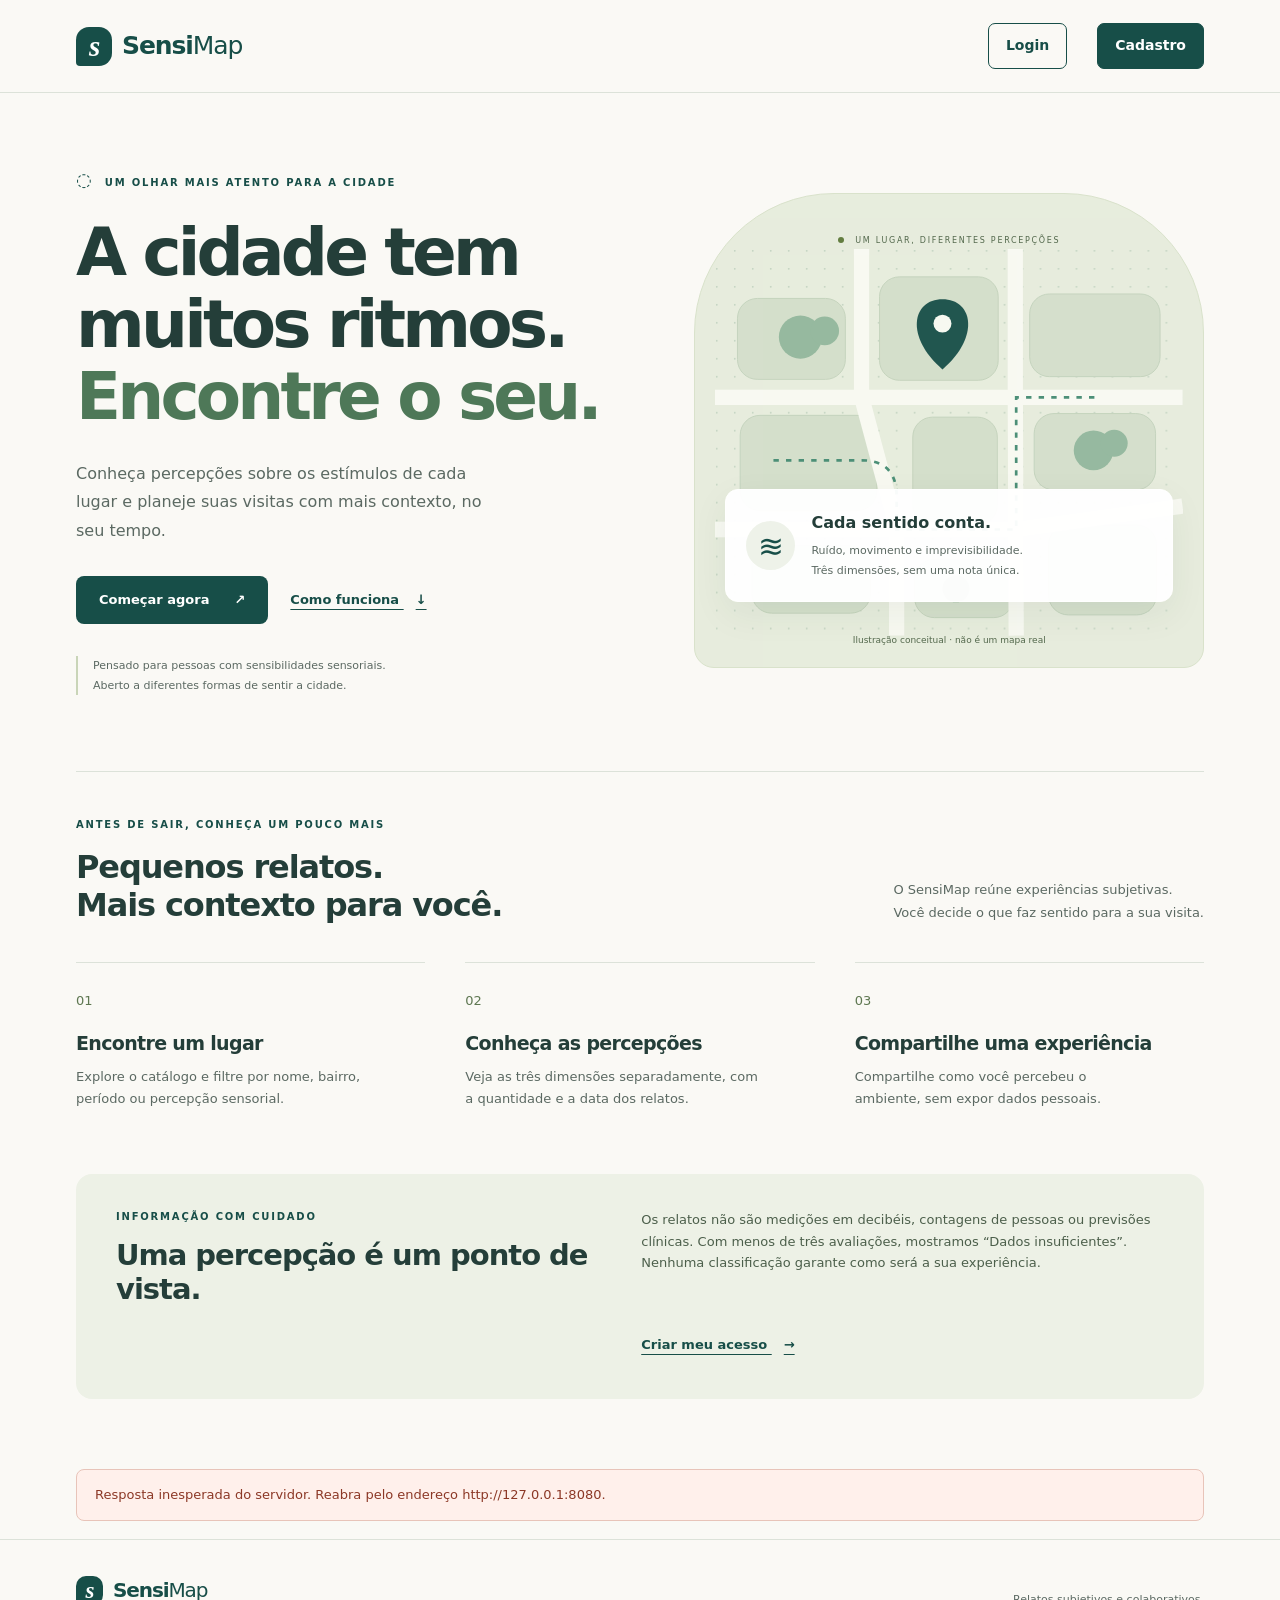
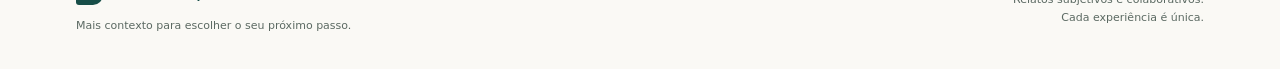
==== src/main/resources/web/index.html @ 85efc5e0 "feat: entrega inicial do SensiMap" ====
<!doctype html>
<html lang="pt-BR"><head><meta charset="UTF-8"><meta name="viewport" content="width=device-width, initial-scale=1"><meta name="theme-color" content="#174e48"><meta name="description" content="Percepções sensoriais para planejar visitas. Informações colaborativas para planejar visitas com mais contexto."><title>A cidade, no seu ritmo · SensiMap</title><link rel="icon" href="favicon.svg" type="image/svg+xml"><link rel="stylesheet" href="css/styles.css"><script type="module" src="js/inicio.js"></script></head>
<body><a class="skip" href="#conteudo">Pular para o conteúdo</a><header class="site-header"><div class="container header-row"><a class="brand" href="index.html" aria-label="SensiMap — início"><span class="brand-mark" aria-hidden="true">s</span>Sensi<span>Map</span></a><nav aria-label="Menu público"><a class="nav-login" href="login.html">Login</a><a class="nav-action" href="cadastro.html">Cadastro</a></nav></div></header>

<main id="conteudo" class="container" tabindex="-1">
<section class="hero"><div class="hero-copy"><p class="eyebrow"><span aria-hidden="true">◌</span> UM OLHAR MAIS ATENTO PARA A CIDADE</p><h1>A cidade tem<br>muitos ritmos.<br><em>Encontre o seu.</em></h1><p class="hero-lead">Conheça percepções sobre os estímulos de cada lugar e planeje suas visitas com mais contexto, no seu tempo.</p><div class="actions"><a class="button primary" href="cadastro.html">Começar agora <span aria-hidden="true">↗</span></a><a class="text-link" href="#como-funciona">Como funciona <span aria-hidden="true">↓</span></a></div><p class="hero-note">Pensado para pessoas com sensibilidades sensoriais.<br>Aberto a diferentes formas de sentir a cidade.</p></div>
<div class="hero-art" aria-label="Ilustração conceitual de um bairro, sem representar um mapa real"><div class="art-label"><span class="small-dot"></span> UM LUGAR, DIFERENTES PERCEPÇÕES</div><svg class="neighborhood" viewBox="0 0 520 430" role="img" aria-label="Ruas e áreas verdes ilustrativas"><defs><pattern id="dots" width="20" height="20" patternUnits="userSpaceOnUse"><circle cx="2" cy="2" r="1" fill="#bfd0bd"/></pattern></defs><rect width="520" height="430" fill="url(#dots)"/><g fill="#d4dfcb" stroke="#c1d1b9" stroke-width="1"><rect x="25" y="55" width="120" height="90" rx="22"/><rect x="183" y="31" width="132" height="115" rx="22"/><rect x="350" y="50" width="145" height="92" rx="22"/><rect x="28" y="185" width="152" height="106" rx="22"/><rect x="220" y="187" width="94" height="120" rx="22"/><rect x="355" y="183" width="135" height="85" rx="22"/><rect x="41" y="330" width="132" height="75" rx="22"/><rect x="222" y="345" width="110" height="65" rx="22"/><rect x="371" y="307" width="120" height="100" rx="22"/></g><path d="M0 165H520M163 0V165L202 310V430M334 0V165L335 430M0 312H335L520 286" fill="none" stroke="#f9faf3" stroke-width="17"/><path d="M65 235L163 235Q202 235 202 275V312H335V165H428" fill="none" stroke="#448b72" stroke-width="3" stroke-dasharray="6 8"/><g fill="#92b79c"><circle cx="95" cy="98" r="24"/><circle cx="122" cy="91" r="16"/><circle cx="421" cy="224" r="22"/><circle cx="444" cy="216" r="15"/><circle cx="268" cy="378" r="15"/></g><g transform="translate(253 80)"><path d="M0-24C-34-24-42 18 0 54C42 18 34-24 0-24Z" fill="#174e48"/><circle cy="3" r="10" fill="#f8faf3"/></g></svg>
<div class="art-card"><span class="art-card-icon" aria-hidden="true">≋</span><div><strong>Cada sentido conta.</strong><p>Ruído, movimento e imprevisibilidade.<br>Três dimensões, sem uma nota única.</p></div></div><p class="art-caption">Ilustração conceitual · não é um mapa real</p></div></section>
<section id="como-funciona" class="section"><div class="section-heading"><div><p class="eyebrow">ANTES DE SAIR, CONHEÇA UM POUCO MAIS</p><h2>Pequenos relatos.<br>Mais contexto para você.</h2></div><p>O SensiMap reúne experiências subjetivas.<br>Você decide o que faz sentido para a sua visita.</p></div><div class="steps"><article><span class="step-number">01</span><h3>Encontre um lugar</h3><p>Explore o catálogo e filtre por nome, bairro, período ou percepção sensorial.</p></article><article><span class="step-number">02</span><h3>Conheça as percepções</h3><p>Veja as três dimensões separadamente, com a quantidade e a data dos relatos.</p></article><article><span class="step-number">03</span><h3>Compartilhe uma experiência</h3><p>Compartilhe como você percebeu o ambiente, sem expor dados pessoais.</p></article></div></section>
<section class="principles"><div><p class="eyebrow">INFORMAÇÃO COM CUIDADO</p><h2>Uma percepção é um ponto de vista.</h2></div><p>Os relatos não são medições em decibéis, contagens de pessoas ou previsões clínicas. Com menos de três avaliações, mostramos “Dados insuficientes”. Nenhuma classificação garante como será a sua experiência.</p><a class="text-link" href="cadastro.html">Criar meu acesso <span aria-hidden="true">→</span></a></section>
<p id="pagina-status" class="feedback" role="status"></p></main>
<footer class="site-footer"><div class="container footer-row"><div><a class="brand" href="index.html" aria-label="SensiMap — início"><span class="brand-mark" aria-hidden="true">s</span>Sensi<span>Map</span></a><p>Mais contexto para escolher o seu próximo passo.</p></div><p>Relatos subjetivos e colaborativos.<br>Cada experiência é única.</p></div></footer>
<noscript><p class="container notice">Ative o JavaScript para consultar locais e utilizar os formulários.</p></noscript>
</body></html>
---- src/main/resources/web/css/styles.css ----
:root{--ink:#243e39;--green:#174e48;--green-dark:#113e39;--muted:#5b6962;--paper:#faf9f5;--surface:#fff;--line:#dce2d9;--soft:#eef2e9;--accent:#d7e4bb;--amber:#8a5b17;--radius:16px}*{box-sizing:border-box}html{scroll-behavior:smooth}body{margin:0;background:var(--paper);color:var(--ink);font-family:Inter,ui-sans-serif,system-ui,-apple-system,BlinkMacSystemFont,"Segoe UI",sans-serif;font-size:15px;line-height:1.65}button,input,select,textarea{font:inherit}button,a,input,select,textarea,summary{ -webkit-tap-highlight-color:transparent}button,a{touch-action:manipulation}a{color:var(--green);text-decoration-thickness:1px;text-underline-offset:4px}button{cursor:pointer}button:disabled{opacity:.55;cursor:wait}h1,h2,h3,p{margin:0}h1,h2,h3{line-height:1.18;letter-spacing:-.035em}h1{font-weight:600}h2{font-size:32px;font-weight:550}h3{font-size:19px;font-weight:600}p+p{margin-top:12px}fieldset{border:0;padding:0;margin:0;min-width:0}legend{padding:0}hr{border:0;border-top:1px solid var(--line);margin:28px 0}svg{display:block} [hidden]{display:none!important}:focus-visible{outline:3px solid #a16818;outline-offset:4px}main:focus,section:focus{outline:none}.container{max-width:1200px;margin-inline:auto;padding-inline:36px}.site-header{background:var(--paper);border-bottom:1px solid var(--line)}.header-row{min-height:92px;display:flex;justify-content:space-between;align-items:center;gap:24px}.brand{display:inline-flex;align-items:center;font-size:25px;letter-spacing:-1.1px;font-weight:700;text-decoration:none;color:var(--green)}.brand>span:last-child{font-weight:450}.brand-mark{display:inline-grid;place-items:center;width:36px;height:39px;background:var(--green);color:white;border-radius:13px 13px 13px 4px;margin-right:10px;font-size:29px;font-family:Georgia,serif;font-style:italic;line-height:1}.site-header nav{display:flex;gap:30px;align-items:center;flex-wrap:wrap}.site-header nav a{font-size:14px;text-decoration:none;color:var(--muted);padding:30px 0;position:relative}.site-header nav a[aria-current=page]{color:var(--green);font-weight:650}.site-header nav a[aria-current=page]:after{content:"";position:absolute;bottom:18px;height:3px;border-radius:3px;left:0;right:0;background:var(--green)}.status-dot,.small-dot{display:inline-block;width:6px;height:6px;background:#637d40;border-radius:50%;flex:none}.skip{position:fixed;top:-100px;left:16px;z-index:10;background:var(--green);color:white;padding:12px 20px}.skip:focus{top:12px}.eyebrow{font-size:10px;font-weight:700;letter-spacing:1.8px;color:var(--green);margin-bottom:22px}.eyebrow span{font-size:18px;margin-right:6px}.hero{display:grid;grid-template-columns:1.1fr 1fr;gap:58px;padding-block:72px 76px;align-items:center}.hero h1{font-size:66px;line-height:1.09;letter-spacing:-3.8px}.hero h1 em{font-style:normal;color:#4e7858}.hero-lead{font-size:16px;line-height:1.8;color:var(--muted);max-width:430px;margin:27px 0 30px}.actions{display:flex;align-items:center;gap:22px;flex-wrap:wrap}.button{display:inline-flex;align-items:center;justify-content:center;gap:25px;padding:13px 22px;min-height:48px;border-radius:8px;text-decoration:none;font-weight:600;font-size:13px;border:1px solid transparent;line-height:1.5}.primary{background:var(--green);color:white}.primary:hover{background:var(--green-dark)}.secondary{background:transparent;border-color:#b7c7bb;color:var(--green)}.secondary:hover{background:var(--soft)}.text-link{font-size:13px;font-weight:600;background:none;border:0;padding:8px 0;color:var(--green);text-decoration:underline;text-underline-offset:5px}.text-link span{margin-left:12px}.hero-note{font-size:11px;color:var(--muted);margin-top:32px;line-height:1.8;padding-left:15px;border-left:2px solid #c9d5b8}.hero-art{position:relative;border-radius:140px 140px 20px 20px;background:#e7eddd;min-height:475px;border:1px solid #d9e2cb;padding:30px 20px 20px;overflow:hidden}.art-label{position:relative;z-index:1;font-size:8px;letter-spacing:1.7px;text-align:center;color:#53684c;padding:10px 0}.art-label .small-dot{margin-right:7px}.neighborhood{width:100%;opacity:.95;margin-top:-8px}.art-card{position:absolute;bottom:65px;left:30px;right:30px;display:flex;gap:16px;align-items:center;background:#fffffff5;box-shadow:0 12px 36px #253c3210;border:1px solid white;border-radius:13px;padding:20px}.art-card strong{font-size:16px;font-weight:600}.art-card p{font-size:11px;color:var(--muted);line-height:1.8;margin-top:5px}.art-card-icon{background:#eef2e9;color:var(--green);font-size:31px;width:49px;height:49px;display:grid;place-items:center;border-radius:50%}.art-caption{text-align:center;font-size:9px;color:#53684c;position:absolute;bottom:19px;left:0;right:0}.section{padding-block:45px 65px;border-top:1px solid var(--line)}.section-heading{display:flex;align-items:flex-end;justify-content:space-between;gap:35px;margin-bottom:38px}.section-heading .eyebrow{margin-bottom:15px}.section-heading>p{font-size:13px;color:var(--muted);line-height:1.8}.steps{display:grid;grid-template-columns:repeat(3,1fr);gap:40px}.steps article{padding-top:25px;border-top:1px solid var(--line)}.step-number{display:inline-block;color:#5e7751;font-size:13px;margin-bottom:20px}.steps h3{margin-bottom:12px}.steps p{color:var(--muted);font-size:13px;max-width:300px}.principles{background:#edf1e6;border-radius:var(--radius);padding:35px 40px;margin-bottom:70px;display:grid;grid-template-columns:1fr 1.1fr;gap:20px 50px}.principles h2{font-size:29px}.principles .eyebrow{margin-bottom:12px}.principles>p{font-size:13px;color:#4c5f4b}.principles>a{grid-column:2}.site-footer{border-top:1px solid var(--line);padding-block:34px}.footer-row{display:flex;justify-content:space-between;align-items:center;gap:25px}.footer-row .brand{font-size:20px}.footer-row .brand-mark{width:27px;height:29px;font-size:23px;border-radius:10px 10px 10px 3px}.footer-row p{font-size:11px;color:var(--muted);margin-top:10px}.footer-row>p{text-align:right}.page-heading{padding-block:48px 32px;display:flex;justify-content:space-between;align-items:flex-end;gap:20px}.page-heading .eyebrow{margin-bottom:14px}.page-heading h1{font-size:42px;letter-spacing:-1.9px}.page-heading p:not(.eyebrow){color:var(--muted);font-size:14px;margin-top:16px}.page-tag{font-size:11px;white-space:nowrap;padding:6px 12px;border:1px solid #c7d3bc;background:#edf1e6;border-radius:20px}.filter-panel{background:white;border:1px solid var(--line);padding:25px;border-radius:var(--radius)}.filter-grid{display:grid;grid-template-columns:1.2fr 1fr 1fr auto;gap:16px;align-items:end}.field{display:flex;flex-direction:column;gap:7px;margin-bottom:20px}.filter-grid .field{margin-bottom:0}label,legend{font-size:13px;font-weight:600}input:not([type=radio]):not([type=checkbox]),select,textarea{width:100%;border:1px solid #bfcbbf;background:#fff;color:var(--ink);padding:11px 12px;min-height:47px;border-radius:7px;font-size:13px}textarea{resize:vertical}input::placeholder,textarea::placeholder{color:#6a756e}select{padding-right:26px}.sensory-filters{margin-top:18px;border-top:1px solid var(--line);padding-top:13px}.sensory-filters summary{font-size:12px;font-weight:600;cursor:pointer;min-height:30px}.sensory-filters p{font-size:12px;margin:9px 0 16px}.sensory-filters .field{margin:0}.filter-panel>button{margin-top:9px;font-size:11px}.three-grid{display:grid;grid-template-columns:repeat(3,1fr);gap:18px}.two-grid{display:grid;grid-template-columns:repeat(2,1fr);gap:0 22px}.results-heading{display:flex;align-items:center;justify-content:space-between;gap:15px;margin:30px 0 20px}.results-heading h2{font-size:18px;letter-spacing:-.3px}.results-heading p,.results-heading>span{font-size:11px;color:var(--muted)}.places-grid{display:grid;grid-template-columns:repeat(3,1fr);gap:22px}.place-card{border:1px solid var(--line);background:white;border-radius:var(--radius);overflow:hidden;display:flex;flex-direction:column}.place-top{padding:24px 24px 18px;border-bottom:1px solid #edf0e9;position:relative}.place-icon{height:44px;width:44px;background:#edf2e7;border-radius:12px;display:grid;place-items:center;color:#52734a;font-size:24px;margin-bottom:19px}.place-card h3{font-size:19px;line-height:1.35;letter-spacing:-.5px}.place-card .bairro{font-size:12px;color:var(--muted);margin-top:6px}.place-body{padding:20px 24px;flex:1}.dimension{display:flex;align-items:center;justify-content:space-between;gap:12px;margin-bottom:12px;font-size:11px}.dimension:last-child{margin-bottom:0}.dimension .dim-label{max-width:54%;line-height:1.5}.badge{display:inline-flex;align-items:center;font-size:10px;font-weight:600;border-radius:5px;padding:4px 8px;white-space:nowrap}.badge.baixa{background:#e9f1e2;color:#3d632e}.badge.moderada{background:#faf0d9;color:#805719}.badge.alta{background:#f5e4db;color:#8b482c}.badge.insuficientes{background:#eef0ed;color:#596259;font-size:9px}.sample-line{font-size:10px;color:var(--muted);margin-top:18px;line-height:1.9}.place-bottom{padding:0 24px 23px}.place-bottom a{display:block;font-size:12px;font-weight:650;text-decoration:none;border-top:1px solid var(--line);padding-top:15px}.place-bottom a:after{content:"→";float:right}.footnote{margin:30px 0 55px}.notice{background:#eef2e8;border-left:3px solid #78945d;border-radius:0 8px 8px 0;padding:17px 20px;font-size:12px;color:#475c42}.notice strong{display:block;font-weight:650;margin-bottom:4px}.feedback{font-size:13px;line-height:1.7;border-radius:8px}.feedback:not(:empty){padding:14px 18px;margin:18px 0;background:#e9f2e5;border:1px solid #bacfb3}.feedback.error:not(:empty){background:#fff0eb;color:#8c3826;border-color:#e8c4b9}.empty-state{grid-column:1/-1;padding:50px 30px;background:white;border:1px dashed #bccbb7;border-radius:var(--radius);text-align:center}.empty-state h3{margin-bottom:12px}.empty-state p{color:var(--muted);font-size:13px}.detail-panel{background:white;border:1px solid #aebfa4;border-radius:var(--radius);padding:30px;margin-bottom:28px;scroll-margin-top:20px}.detail-panel .detail-heading{display:flex;justify-content:space-between;align-items:start;gap:20px}.detail-panel h2{font-size:29px}.detail-panel .meta{font-size:12px;color:var(--muted);margin-top:10px}.detail-panel .three-grid{margin-block:24px}.metric{background:var(--soft);padding:18px;border-radius:10px}.metric h3{font-size:12px;letter-spacing:0;min-height:32px}.metric .mean{display:block;font-size:25px;margin:8px 0}.metric .mean small{font-size:11px;color:var(--muted);font-weight:400}.detail-panel .report{border-top:1px solid var(--line);padding-block:18px;font-size:13px}.report p{white-space:pre-wrap;overflow-wrap:anywhere}.report .meta{margin-top:0;margin-bottom:8px}.tags{display:flex;gap:8px;flex-wrap:wrap;margin-block:16px}.tag{font-size:11px;background:#f0f2eb;border-radius:20px;padding:4px 12px}.contribute-layout{display:grid;grid-template-columns:1.8fr 1fr;gap:42px;align-items:start;margin-bottom:65px}.form-panel{background:white;border:1px solid var(--line);border-radius:var(--radius);padding:32px}.section-title{font-size:12px;color:#708264;display:flex;gap:15px;margin-bottom:25px}.section-title span{font-size:19px;color:var(--ink);letter-spacing:-.4px}.form-panel>fieldset+fieldset{border-top:1px solid var(--line);padding-top:25px;margin-top:9px}.rating{margin-bottom:26px}.rating legend{font-size:14px}.rating p{color:var(--muted);font-size:12px;margin-top:5px}.rating-options{display:grid;grid-template-columns:repeat(5,1fr);gap:10px;margin-top:13px}.rating-options label{position:relative;display:grid}.rating-options input{position:absolute;width:1px;height:1px;opacity:0}.rating-options span{display:grid;place-items:center;min-height:47px;border:1px solid #bdcab9;border-radius:7px;background:#fff;font-size:16px;cursor:pointer}.rating-options input:checked+span{background:var(--green);border-color:var(--green);color:white}.rating-options input:focus-visible+span{outline:3px solid #a16818;outline-offset:3px}.scale-ends{display:flex;justify-content:space-between;font-size:10px;color:var(--muted);margin-top:7px}.field-help{font-size:11px;color:var(--muted);margin:0}.contribute-aside{padding:28px 10px}.aside-symbol{width:66px;height:66px;background:#e5eddb;border-radius:50%;font-size:39px;display:grid;place-items:center;color:#5e7b45;margin-bottom:24px}.contribute-aside h2{font-size:29px;line-height:1.3}.contribute-aside p{font-size:13px;color:var(--muted);margin-top:20px}.contribute-aside h3{font-size:14px}.contribute-aside ul{font-size:12px;color:var(--muted);padding-left:19px;margin-top:15px}.contribute-aside li{margin-bottom:12px}.contribute-aside .aside-note{font-size:11px;padding:17px;background:#eef1e7;border-radius:8px}.admin-nav{display:flex;gap:8px;flex-wrap:wrap;margin:25px 0}.admin-nav button{border:1px solid var(--line);background:white;border-radius:7px;min-height:43px;padding:10px 18px;font-size:12px;color:var(--muted)}.admin-nav button[aria-pressed=true]{background:var(--green);color:white;border-color:var(--green)}.admin-layout{display:grid;grid-template-columns:1fr 1.5fr;gap:28px;margin-bottom:45px;align-items:start}.admin-layout .form-panel{padding:25px}.admin-layout .form-panel h2{font-size:22px;margin-bottom:25px}.records-panel{background:white;border:1px solid var(--line);border-radius:var(--radius);padding:25px}.records-panel>.results-heading{margin:0 0 20px}.record{border-top:1px solid var(--line);padding:18px 0;display:flex;justify-content:space-between;gap:18px;align-items:start}.record:first-child{border-top:0;padding-top:0}.record h3{font-size:14px;letter-spacing:0;line-height:1.5;overflow-wrap:anywhere}.record p{font-size:11px;color:var(--muted);margin-top:5px;overflow-wrap:anywhere}.record .record-actions{display:flex;gap:12px;flex-shrink:0;align-items:center}.record-actions button,.record-actions a{font-size:11px;min-height:38px;background:none;border:0;color:var(--green);padding:5px;text-decoration:underline}.record-actions .danger{color:#923d2d}.demo-reset{border-top:1px solid var(--line);padding:28px 0 45px;display:flex;align-items:center;justify-content:space-between;gap:25px}.demo-reset h2{font-size:20px}.demo-reset p{font-size:12px;color:var(--muted);margin-top:9px}.muted{color:var(--muted);font-weight:400}.required-note{font-size:11px;color:var(--muted);margin-bottom:15px}
@media(min-width:1500px){.container{max-width:1280px}.hero{padding-block:85px}.hero h1{font-size:74px}.hero-art{min-height:510px}}
@media(max-width:1000px){.container{padding-inline:25px}.hero{gap:30px}.hero h1{font-size:55px}.hero-art{min-height:420px}.art-card{left:18px;right:18px;padding:16px}.filter-grid{grid-template-columns:1fr 1fr}.places-grid{grid-template-columns:repeat(2,1fr)}.page-heading h1{font-size:36px}.contribute-layout{gap:24px;grid-template-columns:1.6fr 1fr}.form-panel{padding:24px}.admin-layout{grid-template-columns:1fr 1.2fr}}
@media(max-width:800px){.container{padding-inline:20px}.header-row{display:block;padding-top:18px;min-height:auto}.brand{font-size:23px}.site-header nav{gap:23px;justify-content:space-between;margin-top:10px}.site-header nav a{font-size:11px;padding:13px 0 20px}.site-header nav a[aria-current=page]:after{bottom:10px}.hero{grid-template-columns:1fr;padding-block:40px;gap:35px}.hero h1{font-size:51px;letter-spacing:-2.9px}.eyebrow{font-size:9px;letter-spacing:1.35px}.hero-lead{font-size:15px;margin-top:22px}.hero-art{min-height:385px;max-width:450px;width:100%;margin:auto;border-radius:100px 100px 16px 16px}.neighborhood{max-height:340px}.hero-note{margin-top:25px}.section{padding-block:32px 40px}.section-heading{display:block;margin-bottom:25px}.section-heading>p{margin-top:20px}.section h2{font-size:29px}.steps{grid-template-columns:1fr;gap:25px}.step-number{margin-bottom:12px}.steps p{max-width:none}.principles{grid-template-columns:1fr;padding:25px;margin-bottom:40px;gap:20px}.principles>a{grid-column:auto}.principles h2{font-size:25px}.footer-row{display:block}.footer-row>p{text-align:left;margin-top:20px}.page-heading{padding-block:32px 25px;display:block}.page-heading h1{font-size:34px;letter-spacing:-1.4px}.page-tag{display:inline-block;margin-top:20px}.filter-panel{padding:20px}.filter-grid{grid-template-columns:1fr}.three-grid,.two-grid{grid-template-columns:1fr}.sensory-filters .field{margin-top:12px}.results-heading{align-items:start}.results-heading>p{max-width:125px;text-align:right}.places-grid{grid-template-columns:1fr}.detail-panel{padding:22px}.detail-panel .detail-heading{flex-wrap:wrap}.detail-panel h2{font-size:25px}.metric h3{min-height:0}.detail-panel .three-grid{gap:10px}.metric{display:flex;align-items:center;justify-content:space-between;gap:8px;flex-wrap:wrap}.metric h3{flex-basis:100%}.metric .mean{font-size:22px}.contribute-layout{grid-template-columns:1fr;gap:0;margin-bottom:35px}.form-panel{padding:22px}.contribute-aside{padding-top:35px}.contribute-aside h2 br{display:none}.admin-layout{grid-template-columns:1fr;gap:20px}.admin-nav{gap:7px}.admin-nav button{padding-inline:11px}.record{flex-wrap:wrap;gap:6px}.record-actions{margin-left:-5px}.demo-reset{align-items:start;flex-direction:column}.button{font-size:12px}.rating-options{gap:8px}.page-heading p:not(.eyebrow){font-size:13px}.filter-grid .button{width:100%}}
@media(prefers-reduced-motion:reduce){html{scroll-behavior:auto}*,*:before,*:after{animation:none!important;transition:none!important}}

/* Normaliza selects no Safari mantendo a seta visível. */
select{appearance:none;background-image:linear-gradient(45deg,transparent 50%,#49654b 50%),linear-gradient(135deg,#49654b 50%,transparent 50%);background-position:calc(100% - 17px) 50%,calc(100% - 12px) 50%;background-size:5px 5px;background-repeat:no-repeat;padding-right:32px}
.sample-line{white-space:pre-line}

/* Acesso e navegação segmentada. */
.site-header nav .nav-login,.site-header nav .nav-action{padding:10px 17px;border:1px solid var(--green);border-radius:7px;font-weight:650}.site-header nav .nav-login{color:var(--green)}.site-header nav .nav-action{background:var(--green);color:white}.site-header nav .nav-login:after,.site-header nav .nav-action:after{display:none}.nav-logout{border:0;background:none;color:var(--green);font-size:12px;font-weight:650;text-decoration:underline;text-underline-offset:4px;padding:12px 0}.session-name{font-size:11px;color:var(--muted);padding-left:20px;border-left:1px solid var(--line);max-width:150px;overflow:hidden;text-overflow:ellipsis;white-space:nowrap}.auth-shell{min-height:650px;display:grid;grid-template-columns:1fr 460px;gap:80px;align-items:center;padding-block:70px}.auth-intro{max-width:530px}.auth-intro h1{font-size:58px;letter-spacing:-2.8px}.auth-intro>p:not(.eyebrow){color:var(--muted);font-size:16px;max-width:480px;margin-top:22px}.auth-card{box-shadow:0 18px 55px #193b3110}.auth-card h2{margin-bottom:28px}.full-button{width:100%}.auth-switch{text-align:center;color:var(--muted);font-size:12px;margin-top:20px}.access-note{font-size:11px;color:var(--muted);background:var(--soft);border-radius:8px;padding:13px 15px;margin:3px 0 17px}
@media(max-width:1000px){.auth-shell{grid-template-columns:1fr 420px;gap:35px}}
@media(max-width:800px){.site-header nav{gap:18px;justify-content:flex-start}.site-header nav .nav-login,.site-header nav .nav-action{padding:8px 13px;margin-bottom:8px}.session-name{margin-left:auto;padding-left:12px}.auth-shell{min-height:auto;grid-template-columns:1fr;gap:30px;padding-block:40px}.auth-intro h1{font-size:42px}.auth-card{max-width:520px;width:100%}}
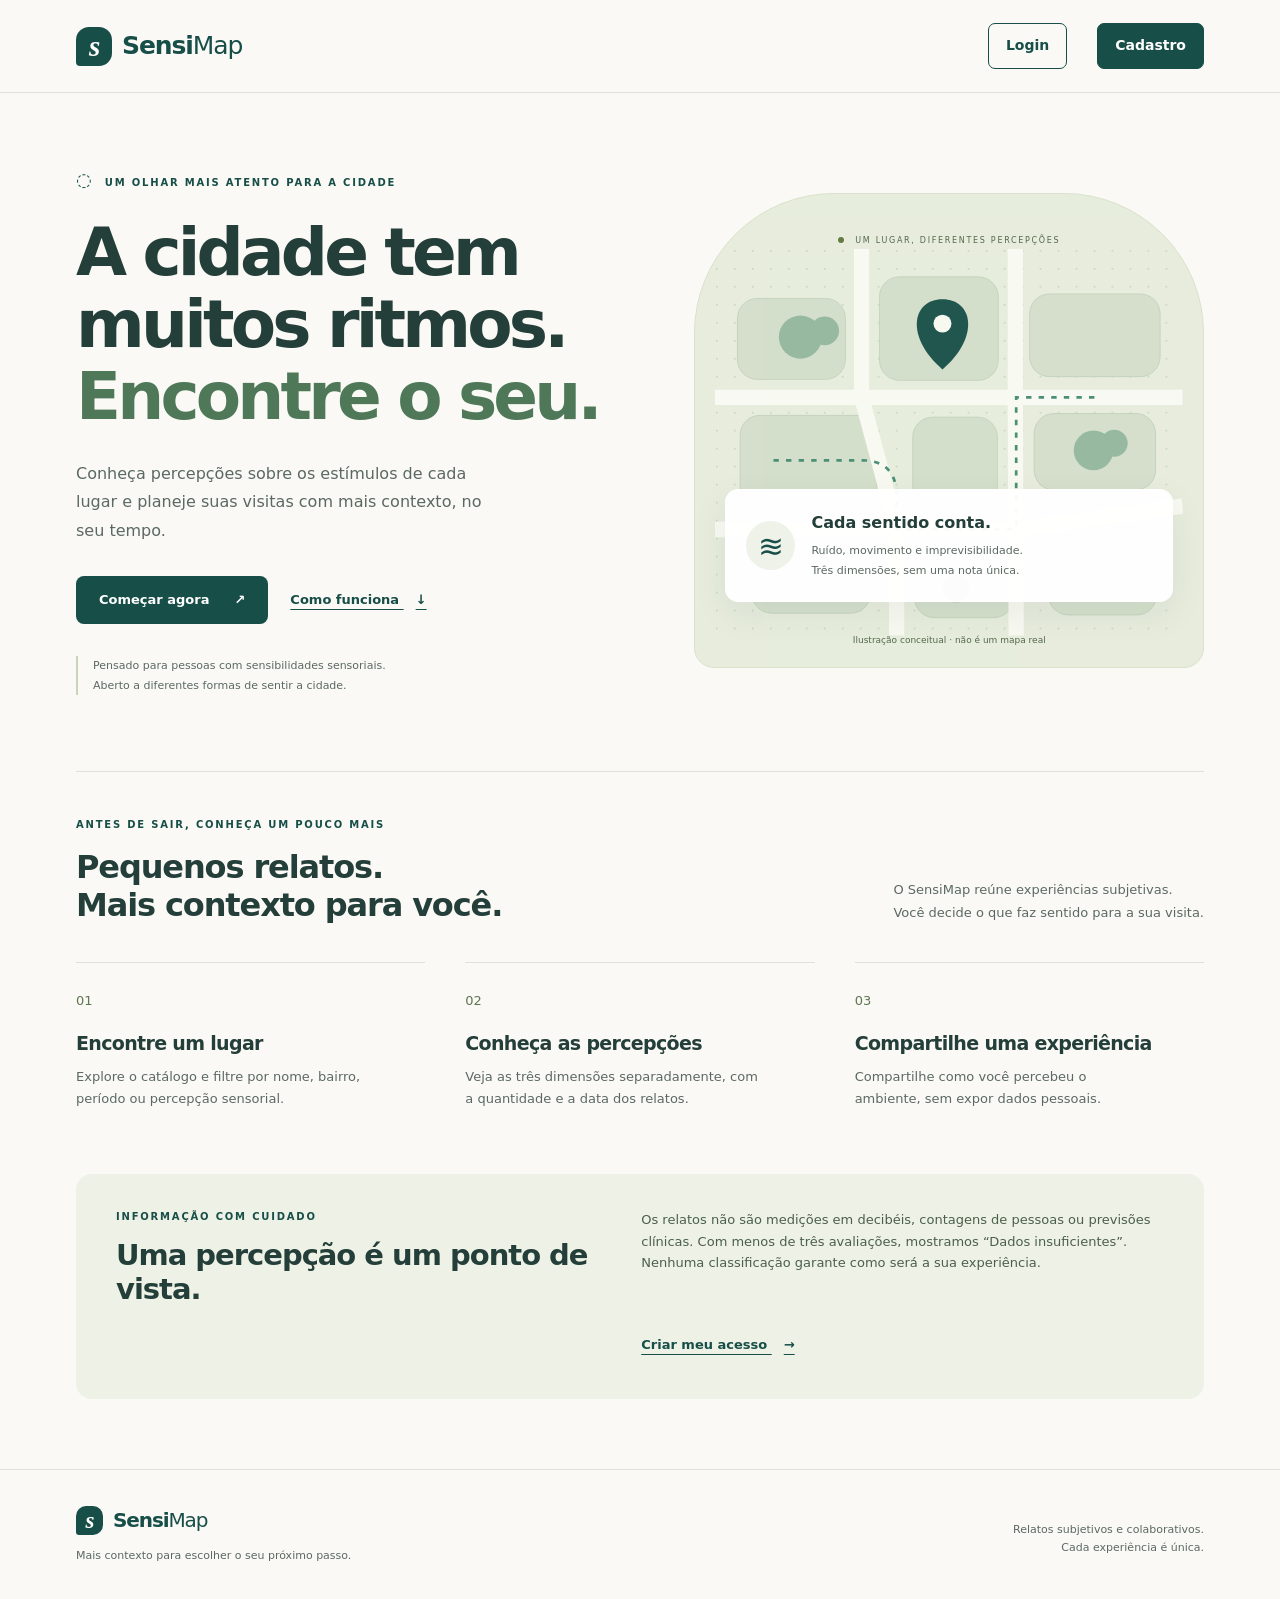
==== commit 30cdbfcc: "fix: remover aviso de servidor da pagina inicial" ====
--- a/src/main/resources/web/index.html
+++ b/src/main/resources/web/index.html
@@ -1,5 +1,5 @@
 <!doctype html>
-<html lang="pt-BR"><head><meta charset="UTF-8"><meta name="viewport" content="width=device-width, initial-scale=1"><meta name="theme-color" content="#174e48"><meta name="description" content="Percepções sensoriais para planejar visitas. Informações colaborativas para planejar visitas com mais contexto."><title>A cidade, no seu ritmo · SensiMap</title><link rel="icon" href="favicon.svg" type="image/svg+xml"><link rel="stylesheet" href="css/styles.css"><script type="module" src="js/inicio.js"></script></head>
+<html lang="pt-BR"><head><meta charset="UTF-8"><meta name="viewport" content="width=device-width, initial-scale=1"><meta name="theme-color" content="#174e48"><meta name="description" content="Percepções sensoriais para planejar visitas. Informações colaborativas para planejar visitas com mais contexto."><title>A cidade, no seu ritmo · SensiMap</title><link rel="icon" href="favicon.svg" type="image/svg+xml"><link rel="stylesheet" href="css/styles.css"></head>
 <body><a class="skip" href="#conteudo">Pular para o conteúdo</a><header class="site-header"><div class="container header-row"><a class="brand" href="index.html" aria-label="SensiMap — início"><span class="brand-mark" aria-hidden="true">s</span>Sensi<span>Map</span></a><nav aria-label="Menu público"><a class="nav-login" href="login.html">Login</a><a class="nav-action" href="cadastro.html">Cadastro</a></nav></div></header>
 
 <main id="conteudo" class="container" tabindex="-1">
@@ -8,7 +8,7 @@
 <div class="art-card"><span class="art-card-icon" aria-hidden="true">≋</span><div><strong>Cada sentido conta.</strong><p>Ruído, movimento e imprevisibilidade.<br>Três dimensões, sem uma nota única.</p></div></div><p class="art-caption">Ilustração conceitual · não é um mapa real</p></div></section>
 <section id="como-funciona" class="section"><div class="section-heading"><div><p class="eyebrow">ANTES DE SAIR, CONHEÇA UM POUCO MAIS</p><h2>Pequenos relatos.<br>Mais contexto para você.</h2></div><p>O SensiMap reúne experiências subjetivas.<br>Você decide o que faz sentido para a sua visita.</p></div><div class="steps"><article><span class="step-number">01</span><h3>Encontre um lugar</h3><p>Explore o catálogo e filtre por nome, bairro, período ou percepção sensorial.</p></article><article><span class="step-number">02</span><h3>Conheça as percepções</h3><p>Veja as três dimensões separadamente, com a quantidade e a data dos relatos.</p></article><article><span class="step-number">03</span><h3>Compartilhe uma experiência</h3><p>Compartilhe como você percebeu o ambiente, sem expor dados pessoais.</p></article></div></section>
 <section class="principles"><div><p class="eyebrow">INFORMAÇÃO COM CUIDADO</p><h2>Uma percepção é um ponto de vista.</h2></div><p>Os relatos não são medições em decibéis, contagens de pessoas ou previsões clínicas. Com menos de três avaliações, mostramos “Dados insuficientes”. Nenhuma classificação garante como será a sua experiência.</p><a class="text-link" href="cadastro.html">Criar meu acesso <span aria-hidden="true">→</span></a></section>
-<p id="pagina-status" class="feedback" role="status"></p></main>
+</main>
 <footer class="site-footer"><div class="container footer-row"><div><a class="brand" href="index.html" aria-label="SensiMap — início"><span class="brand-mark" aria-hidden="true">s</span>Sensi<span>Map</span></a><p>Mais contexto para escolher o seu próximo passo.</p></div><p>Relatos subjetivos e colaborativos.<br>Cada experiência é única.</p></div></footer>
 <noscript><p class="container notice">Ative o JavaScript para consultar locais e utilizar os formulários.</p></noscript>
 </body></html>
